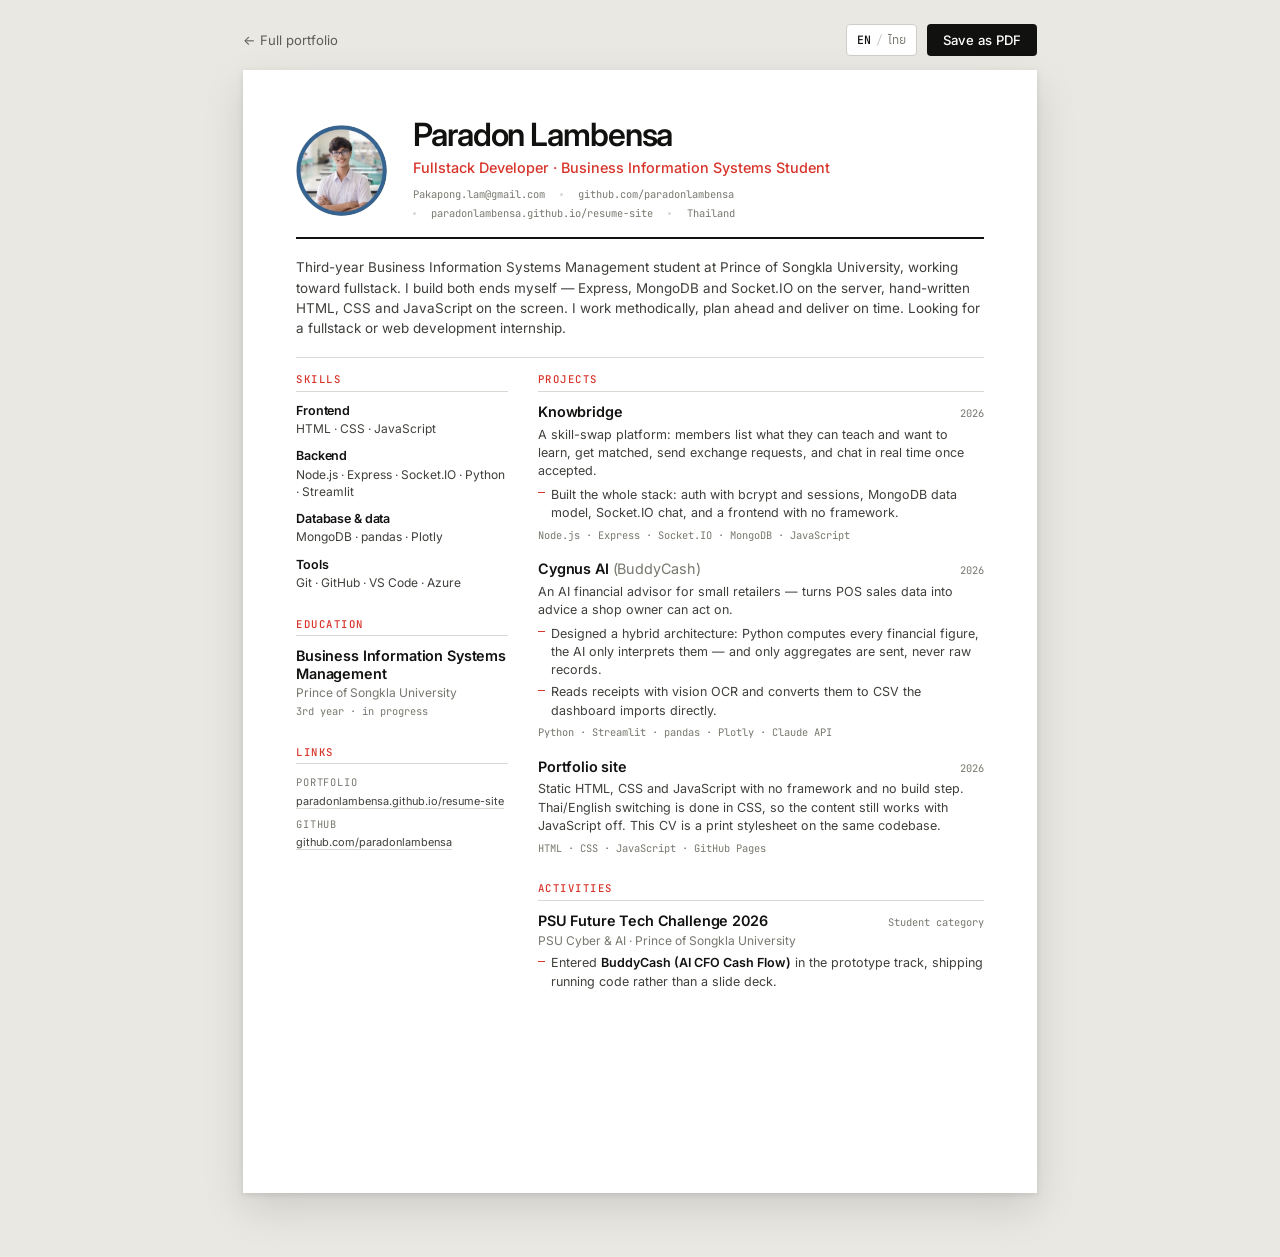
==== cv.html @ b790e402 "feat: one-page A4 CV at cv.html The portfolio's print stylesheet produced a readable document but ra" ====
<!DOCTYPE html>
<!--
  ============================================================
  CV หน้าเดียว — ออกแบบให้พอดีกระดาษ A4 หนึ่งหน้าพอดี
  กด Ctrl/Cmd + P แล้วเลือก "Save as PDF" ได้ไฟล์ส่งสมัครงานเลย

  สิ่งที่เห็นบนจอ = สิ่งที่พิมพ์ออกมา (กล่อง .page กว้าง 210mm สูง 297mm)
  ถ้าเพิ่มเนื้อหาจนล้น จะมีเส้นแดงเตือนขึ้นที่ขอบล่างของหน้า

  สองภาษาใช้กลไกเดียวกับหน้าหลัก และจำค่าร่วมกัน (localStorage 'lang')
  จุดที่ยังต้องเติมมีคอมเมนต์ [แก้] กำกับไว้
  ============================================================
-->
<html lang="th"
      data-title-en="Paradon Lambensa — CV"
      data-title-th="Paradon Lambensa — เรซูเม่">
<head>
<meta charset="UTF-8" />
<meta name="viewport" content="width=device-width, initial-scale=1.0" />
<title>Paradon Lambensa — CV</title>
<meta name="robots" content="noindex" />
<link rel="icon" href="assets/img/favicon.svg" type="image/svg+xml" />

<script>
  try {
    var saved = localStorage.getItem('lang');
    document.documentElement.lang = saved ||
      (String(navigator.language || '').toLowerCase().indexOf('en') === 0 ? 'en' : 'th');
  } catch (e) { /* ใช้ค่าตั้งต้น th */ }
</script>

<link rel="preconnect" href="https://fonts.googleapis.com" />
<link rel="preconnect" href="https://fonts.gstatic.com" crossorigin />
<link href="https://fonts.googleapis.com/css2?family=IBM+Plex+Sans+Thai:wght@400;500;600&family=Inter:wght@400;500;600;700&family=JetBrains+Mono:wght@400;500&display=swap" rel="stylesheet" />
<link rel="stylesheet" href="assets/css/cv.css" />
</head>

<body>

<!-- แถบควบคุม — ไม่ถูกพิมพ์ออกมา -->
<div class="toolbar">
  <a class="toolbar__back" href="index.html">← <span lang="en">Full portfolio</span><span lang="th">กลับหน้าเว็บเต็ม</span></a>
  <button class="langbtn" id="langToggle" type="button" aria-label="Switch language / เปลี่ยนภาษา">
    <span class="langbtn__opt" data-l="en">EN</span>
    <span class="langbtn__sep" aria-hidden="true">/</span>
    <span class="langbtn__opt" data-l="th">ไทย</span>
  </button>
  <button class="toolbar__print" id="printBtn" type="button"><span lang="en">Save as PDF</span><span lang="th">บันทึกเป็น PDF</span></button>
</div>

<main class="page" id="page">

  <!-- ============================ หัวกระดาษ ============================ -->
  <header class="head">
    <img class="head__photo" src="assets/img/portrait.png" alt="Paradon Lambensa" width="640" height="640" />
    <div class="head__text">
      <h1 class="head__name">Paradon Lambensa</h1>
      <p class="head__role"><span lang="en">Fullstack Developer · Business Information Systems Student</span><span lang="th">Fullstack Developer · นักศึกษาการจัดการระบบสารสนเทศทางธุรกิจ</span></p>
      <ul class="head__contact">
        <li><a href="mailto:Pakapong.lam@gmail.com">Pakapong.lam@gmail.com</a></li>
        <li><a href="https://github.com/paradonlambensa">github.com/paradonlambensa</a></li>
        <li><a href="https://paradonlambensa.github.io/resume-site/">paradonlambensa.github.io/resume-site</a></li>
        <li><span lang="en">Thailand</span><span lang="th">ประเทศไทย</span></li>
      </ul>
    </div>
  </header>

  <!-- ============================ แนะนำตัว ============================ -->
  <p class="summary">
    <span lang="en">Third-year Business Information Systems Management student at Prince of Songkla University, working toward fullstack. I build both ends myself — Express, MongoDB and Socket.IO on the server, hand-written HTML, CSS and JavaScript on the screen. I work methodically, plan ahead and deliver on time. Looking for a fullstack or web development internship.</span><span lang="th">นักศึกษาชั้นปีที่ 3 สาขาการจัดการระบบสารสนเทศทางธุรกิจ มหาวิทยาลัยสงขลานครินทร์ ตั้งเป้าเป็น Fullstack Developer ลงมือทำเองทั้งสองฝั่ง — หลังบ้านใช้ Express, MongoDB และ Socket.IO ส่วนหน้าเว็บเขียนด้วย HTML, CSS และ JavaScript ล้วน ทำงานเป็นระบบ วางแผนล่วงหน้า และส่งงานตรงเวลา กำลังมองหาที่ฝึกงานสาย Fullstack หรือพัฒนาเว็บ</span>
  </p>

  <div class="cols">

    <!-- ======================== คอลัมน์ซ้าย ======================== -->
    <aside class="col col--side">

      <section class="block">
        <h2 class="block__title"><span lang="en">Skills</span><span lang="th">ทักษะ</span></h2>

        <div class="skill">
          <h3 class="skill__label"><span lang="en">Frontend</span><span lang="th">หน้าบ้าน</span></h3>
          <p class="skill__list">HTML · CSS · JavaScript</p>
        </div>
        <div class="skill">
          <h3 class="skill__label"><span lang="en">Backend</span><span lang="th">หลังบ้าน</span></h3>
          <p class="skill__list">Node.js · Express · Socket.IO · Python · Streamlit</p>
        </div>
        <div class="skill">
          <h3 class="skill__label"><span lang="en">Database &amp; data</span><span lang="th">ฐานข้อมูลและข้อมูล</span></h3>
          <p class="skill__list">MongoDB · pandas · Plotly</p>
        </div>
        <div class="skill">
          <h3 class="skill__label"><span lang="en">Tools</span><span lang="th">เครื่องมือ</span></h3>
          <p class="skill__list">Git · GitHub · VS Code · Azure</p>
        </div>
      </section>

      <section class="block">
        <h2 class="block__title"><span lang="en">Education</span><span lang="th">การศึกษา</span></h2>
        <div class="entry">
          <h3 class="entry__title"><span lang="en">Business Information Systems Management</span><span lang="th">การจัดการระบบสารสนเทศทางธุรกิจ</span></h3>
          <p class="entry__org"><span lang="en">Prince of Songkla University</span><span lang="th">มหาวิทยาลัยสงขลานครินทร์</span></p>
          <!-- [แก้] อยากใส่ปีที่เข้า–ปีที่คาดว่าจบ หรือ GPA ก็แก้บรรทัดล่างนี้ เช่น "2024 — 2028 · GPA 3.5x" -->
          <p class="entry__meta"><span lang="en">3rd year · in progress</span><span lang="th">ชั้นปีที่ 3 · กำลังศึกษา</span></p>
        </div>
      </section>

      <section class="block">
        <h2 class="block__title"><span lang="en">Links</span><span lang="th">ลิงก์</span></h2>
        <ul class="links">
          <li><span class="links__k">Portfolio</span><a href="https://paradonlambensa.github.io/resume-site/">paradonlambensa.github.io/resume-site</a></li>
          <li><span class="links__k">GitHub</span><a href="https://github.com/paradonlambensa">github.com/paradonlambensa</a></li>
          <!-- [แก้] มี LinkedIn แล้วก๊อป <li> ข้างบนมาเติมได้เลย -->
        </ul>
      </section>

    </aside>

    <!-- ======================== คอลัมน์ขวา ======================== -->
    <div class="col col--main">

      <section class="block">
        <h2 class="block__title"><span lang="en">Projects</span><span lang="th">ผลงาน</span></h2>

        <!-- [แก้] ก๊อปบล็อก .entry ทั้งก้อนเพื่อเพิ่มผลงาน แต่ระวังพื้นที่จะล้นหน้า -->
        <div class="entry">
          <div class="entry__head">
            <h3 class="entry__title">Knowbridge</h3>
            <span class="entry__year">2026</span>
          </div>
          <p class="entry__desc"><span lang="en">A skill-swap platform: members list what they can teach and want to learn, get matched, send exchange requests, and chat in real time once accepted.</span><span lang="th">แพลตฟอร์มแลกเปลี่ยนทักษะ สมาชิกระบุสิ่งที่สอนได้และอยากเรียน ระบบจับคู่ให้ ส่งคำขอแลกเปลี่ยน และคุยกันแบบเรียลไทม์เมื่อตอบรับ</span></p>
          <ul class="entry__points">
            <li><span lang="en">Built the whole stack: auth with bcrypt and sessions, MongoDB data model, Socket.IO chat, and a frontend with no framework.</span><span lang="th">ทำเองทั้งระบบ — สมาชิกด้วย bcrypt และ session, โครงข้อมูลบน MongoDB, แชทด้วย Socket.IO และหน้าเว็บที่ไม่ใช้เฟรมเวิร์ก</span></li>
          </ul>
          <p class="entry__tech">Node.js · Express · Socket.IO · MongoDB · JavaScript</p>
        </div>

        <div class="entry">
          <div class="entry__head">
            <h3 class="entry__title">Cygnus AI <span class="entry__alt">(BuddyCash)</span></h3>
            <span class="entry__year">2026</span>
          </div>
          <p class="entry__desc"><span lang="en">An AI financial advisor for small retailers — turns POS sales data into advice a shop owner can act on.</span><span lang="th">ที่ปรึกษาการเงินด้วย AI สำหรับร้านค้ารายย่อย เปลี่ยนข้อมูลการขายจาก POS ให้เป็นคำแนะนำที่เจ้าของร้านใช้ได้จริง</span></p>
          <ul class="entry__points">
            <li><span lang="en">Designed a hybrid architecture: Python computes every financial figure, the AI only interprets them — and only aggregates are sent, never raw records.</span><span lang="th">ออกแบบสถาปัตยกรรมแบบ Hybrid ให้ Python คำนวณตัวเลขการเงินทั้งหมด AI ทำหน้าที่ตีความอย่างเดียว และส่งเฉพาะตัวเลขสรุป ไม่ส่งข้อมูลดิบ</span></li>
            <li><span lang="en">Reads receipts with vision OCR and converts them to CSV the dashboard imports directly.</span><span lang="th">อ่านสลิปด้วย vision OCR แล้วแปลงเป็น CSV นำเข้าแดชบอร์ดได้ทันที</span></li>
          </ul>
          <p class="entry__tech">Python · Streamlit · pandas · Plotly · Claude API</p>
        </div>

        <div class="entry">
          <div class="entry__head">
            <h3 class="entry__title"><span lang="en">Portfolio site</span><span lang="th">เว็บ Portfolio</span></h3>
            <span class="entry__year">2026</span>
          </div>
          <p class="entry__desc"><span lang="en">Static HTML, CSS and JavaScript with no framework and no build step. Thai/English switching is done in CSS, so the content still works with JavaScript off. This CV is a print stylesheet on the same codebase.</span><span lang="th">เขียนด้วย HTML, CSS และ JavaScript ล้วน ไม่มีเฟรมเวิร์ก ไม่ต้อง build สลับไทย/อังกฤษด้วย CSS เพราะงั้นปิด JavaScript แล้วยังอ่านได้ครบ และ CV ฉบับนี้ก็มาจากโค้ดชุดเดียวกัน</span></p>
          <p class="entry__tech">HTML · CSS · JavaScript · GitHub Pages</p>
        </div>
      </section>

      <section class="block">
        <h2 class="block__title"><span lang="en">Activities</span><span lang="th">กิจกรรม</span></h2>
        <div class="entry">
          <div class="entry__head">
            <h3 class="entry__title">PSU Future Tech Challenge 2026</h3>
            <span class="entry__year"><span lang="en">Student category</span><span lang="th">ประเภทนักศึกษา</span></span>
          </div>
          <p class="entry__org">PSU Cyber &amp; AI · <span lang="en">Prince of Songkla University</span><span lang="th">มหาวิทยาลัยสงขลานครินทร์</span></p>
          <ul class="entry__points">
            <li><span lang="en">Entered <strong>BuddyCash (AI CFO Cash Flow)</strong> in the prototype track, shipping running code rather than a slide deck.</span><span lang="th">ส่งผลงาน <strong>BuddyCash (AI CFO Cash Flow)</strong> เข้าแข่งในสาย Prototype โดยทำออกมาเป็นของที่รันได้จริง ไม่ใช่แค่สไลด์</span></li>
            <!-- [แก้] เพิ่มผลการแข่งขันตรงนี้ เช่น "ได้รางวัลรองชนะเลิศอันดับ 1" หรือ "เข้ารอบ 10 ทีมสุดท้าย"
                 ก๊อปรูปแบบ <li> ข้างบนมาใช้ได้เลย — เป็นข้อมูลที่ควรอยู่บน CV มากที่สุด -->
          </ul>
        </div>
      </section>

    </div>
  </div>

  <!-- เส้นเตือนตอนเนื้อหาล้นหน้า (ไม่ถูกพิมพ์) -->
  <div class="overflow-warn" id="overflowWarn" hidden>
    <span lang="en">Content overflows one A4 page — trim something above.</span><span lang="th">เนื้อหาล้นเกิน A4 หนึ่งหน้า — ต้องตัดอะไรออกบ้าง</span>
  </div>
</main>

<script>
  (function () {
    'use strict';
    var root = document.documentElement;

    function applyLang(lang) {
      root.lang = lang;
      var t = root.dataset[lang === 'th' ? 'titleTh' : 'titleEn'];
      if (t) document.title = t;
    }
    applyLang(root.lang === 'th' ? 'th' : 'en');

    var langToggle = document.getElementById('langToggle');
    if (langToggle) {
      langToggle.addEventListener('click', function () {
        var next = root.lang === 'th' ? 'en' : 'th';
        applyLang(next);
        try { localStorage.setItem('lang', next); } catch (e) {}
        checkOverflow();   // ความยาวข้อความต่างกันตามภาษา ต้องวัดใหม่
      });
    }

    var printBtn = document.getElementById('printBtn');
    if (printBtn) printBtn.addEventListener('click', function () { window.print(); });

    // เตือนตอนแก้เนื้อหาแล้วยาวเกินหนึ่งหน้า จะได้ไม่เผลอพิมพ์ออกมาเป็นสองหน้า
    var page = document.getElementById('page');
    var warn = document.getElementById('overflowWarn');
    function checkOverflow() {
      if (!page || !warn) return;
      warn.hidden = page.scrollHeight <= page.clientHeight + 1;
    }
    window.addEventListener('resize', checkOverflow);
    if (document.fonts && document.fonts.ready) document.fonts.ready.then(checkOverflow);
    checkOverflow();
  })();
</script>
</body>
</html>
---- assets/css/cv.css ----
/* ==========================================================================
   CV หน้าเดียว — สไตล์แยกจากหน้าเว็บหลักโดยตั้งใจ

   ไฟล์นี้ไม่ได้ import style.css เพราะเอกสารสำหรับพิมพ์ต้องคุมขนาดได้เป๊ะ
   ถ้าดึง print rule ของหน้าเว็บหลักเข้ามาจะตีกันจนหาสาเหตุยาก
   แลกกับการที่โทเคนสีถูกเขียนซ้ำอยู่สองที่ — เปลี่ยนสีต้องแก้ทั้งที่นี่และ style.css

   หน่วยเป็น mm/pt ทั้งไฟล์ เพราะเป้าหมายคือกระดาษ ไม่ใช่จอ
   ========================================================================== */

:root {
  --ink:    #111110;
  --ink-2:  #3f3f3b;
  --ink-3:  #77776f;
  --line:   #d9d8d2;
  --accent: #d7352b;
  --paper:  #ffffff;

  --font-sans: "Inter", "IBM Plex Sans Thai", -apple-system, BlinkMacSystemFont, "Segoe UI", sans-serif;
  --font-mono: "JetBrains Mono", "IBM Plex Sans Thai", ui-monospace, Consolas, monospace;
}

*, *::before, *::after { box-sizing: border-box; }

body {
  margin: 0;
  padding: 24px 16px 64px;
  background: #e9e8e3;          /* พื้นเทารอบ ๆ ให้เห็นขอบกระดาษชัดตอนดูบนจอ */
  font-family: var(--font-sans);
  color: var(--ink);
  -webkit-font-smoothing: antialiased;
}

h1, h2, h3 { margin: 0; font-weight: 600; line-height: 1.2; letter-spacing: -0.01em; }
p  { margin: 0; }
ul { margin: 0; padding: 0; list-style: none; }
a  { color: inherit; text-decoration: none; }
img { display: block; max-width: 100%; }

/* แสดงเฉพาะภาษาที่เลือก — กลไกเดียวกับหน้าเว็บหลัก */
:root[lang="en"] [lang="th"],
:root[lang="th"] [lang="en"] { display: none; }

/* ------------------------------ แถบควบคุม ------------------------------ */
.toolbar {
  display: flex;
  align-items: center;
  gap: 10px;
  width: 210mm;
  max-width: 100%;
  margin: 0 auto 14px;
}
.toolbar__back { margin-right: auto; font-size: 0.82rem; color: #5d5c56; }
.toolbar__back:hover { color: var(--accent); }

.langbtn {
  display: inline-flex;
  align-items: center;
  gap: 5px;
  height: 32px;
  padding: 0 10px;
  background: #fff;
  border: 1px solid #cfcec8;
  border-radius: 4px;
  font-family: var(--font-mono);
  font-size: 0.72rem;
  line-height: 1;
  color: var(--ink-3);
  cursor: pointer;
}
.langbtn__sep { opacity: 0.4; }
:root[lang="en"] .langbtn__opt[data-l="en"],
:root[lang="th"] .langbtn__opt[data-l="th"] { color: var(--ink); font-weight: 500; }

.toolbar__print {
  height: 32px;
  padding: 0 16px;
  background: var(--ink);
  color: #fff;
  border: 0;
  border-radius: 4px;
  font: inherit;
  font-size: 0.82rem;
  font-weight: 500;
  cursor: pointer;
}
.toolbar__print:hover { background: var(--accent); }

/* -------------------------------- กระดาษ --------------------------------
   สิ่งที่เห็นบนจอ = สิ่งที่พิมพ์ออกมา ขนาดตรึงไว้ที่ A4 พอดี
   ------------------------------------------------------------------------ */
.page {
  position: relative;
  width: 210mm;
  height: 297mm;
  padding: 13mm 14mm;
  margin: 0 auto;
  background: var(--paper);
  box-shadow: 0 2px 6px rgba(0, 0, 0, 0.1), 0 16px 40px rgba(0, 0, 0, 0.12);
  overflow: hidden;            /* ล้นแล้วต้องตัด ไม่ใช่ดันไปหน้าสอง */
  font-size: 9.9pt;
  line-height: 1.46;
}

/* ------------------------------ หัวกระดาษ ------------------------------ */
.head {
  display: flex;
  align-items: center;
  gap: 7mm;
  padding-bottom: 4mm;
  border-bottom: 1.5pt solid var(--ink);
}
.head__photo {
  width: 24mm;
  height: 24mm;
  flex-shrink: 0;
  object-fit: cover;
  border-radius: 50%;
}
.head__name {
  font-size: 24pt;
  letter-spacing: -0.035em;
  line-height: 1;
}
.head__role {
  margin-top: 1.5mm;
  font-size: 10.8pt;
  font-weight: 500;
  color: var(--accent);
}
.head__contact {
  display: flex;
  flex-wrap: wrap;
  gap: 1mm 4mm;
  margin-top: 2.5mm;
  font-family: var(--font-mono);
  font-size: 7.8pt;
  color: var(--ink-3);
}
.head__contact li { display: flex; align-items: center; }
.head__contact li + li::before {
  content: "";
  width: 3px; height: 3px;
  margin-right: 4mm;
  border-radius: 50%;
  background: var(--line);
}

/* ------------------------------ แนะนำตัว ------------------------------- */
.summary {
  margin: 5mm 0;
  font-size: 10.1pt;
  line-height: 1.5;
  color: var(--ink-2);
}

/* ------------------------------ สองคอลัมน์ ----------------------------- */
.cols {
  display: grid;
  grid-template-columns: 56mm 1fr;
  gap: 8mm;
  padding-top: 4mm;
  border-top: 0.75pt solid var(--line);
}

.block + .block { margin-top: 7mm; }

.block__title {
  margin-bottom: 3mm;
  padding-bottom: 1.2mm;
  border-bottom: 0.75pt solid var(--line);
  font-family: var(--font-mono);
  font-size: 8pt;
  font-weight: 500;
  letter-spacing: 0.14em;
  text-transform: uppercase;
  color: var(--accent);
}

/* --------------------------- คอลัมน์ซ้าย: ทักษะ -------------------------- */
.skill + .skill { margin-top: 2.8mm; }
.skill__label {
  font-size: 9.4pt;
  font-weight: 600;
}
.skill__list {
  margin-top: 0.6mm;
  font-size: 9pt;
  color: var(--ink-2);
}

/* ------------------------------- ลิงก์ -------------------------------- */
.links li + li { margin-top: 1.8mm; }
.links__k {
  display: block;
  font-family: var(--font-mono);
  font-size: 7.8pt;
  letter-spacing: 0.08em;
  text-transform: uppercase;
  color: var(--ink-3);
}
.links a {
  font-size: 8.2pt;
  color: var(--ink-2);
  overflow-wrap: anywhere;
  border-bottom: 0.5pt solid var(--line);
}

/* ------------------------- รายการผลงาน/การศึกษา ------------------------- */
.entry + .entry { margin-top: 4.6mm; }

.entry__head {
  display: flex;
  align-items: baseline;
  justify-content: space-between;
  gap: 4mm;
}
.entry__title { font-size: 10.8pt; }
.entry__alt { font-weight: 400; color: var(--ink-3); }
.entry__year {
  flex-shrink: 0;
  font-family: var(--font-mono);
  font-size: 7.8pt;
  color: var(--ink-3);
}
.entry__org {
  margin-top: 0.4mm;
  font-size: 9pt;
  color: var(--ink-3);
}
.entry__meta {
  margin-top: 0.8mm;
  font-family: var(--font-mono);
  font-size: 7.8pt;
  color: var(--ink-3);
}
.entry__desc {
  margin-top: 1.2mm;
  font-size: 9.4pt;
  color: var(--ink-2);
}

.entry__points { margin-top: 1.4mm; }
.entry__points li {
  position: relative;
  padding-left: 3.4mm;
  font-size: 9.4pt;
  color: var(--ink-2);
}
.entry__points li + li { margin-top: 1mm; }
.entry__points li::before {
  content: "";
  position: absolute;
  left: 0;
  top: 1.7mm;
  width: 2mm;
  height: 0.75pt;
  background: var(--accent);
}
.entry__points strong { font-weight: 600; color: var(--ink); }

.entry__tech {
  margin-top: 1.4mm;
  font-family: var(--font-mono);
  font-size: 7.8pt;
  color: var(--ink-3);
}

/* --------------------------- เตือนเนื้อหาล้น --------------------------- */
.overflow-warn {
  position: absolute;
  left: 0; right: 0; bottom: 0;
  padding: 2mm 14mm;
  background: var(--accent);
  color: #fff;
  font-family: var(--font-mono);
  font-size: 7.8pt;
  text-align: center;
}
.overflow-warn[hidden] { display: none; }

/* --------------------------------- พิมพ์ --------------------------------
   กระดาษเต็มหน้า ไม่มีขอบซ้อน ไม่มีเงา ไม่มีแถบควบคุม
   ------------------------------------------------------------------------ */
@page { size: A4; margin: 0; }

@media print {
  body { margin: 0; padding: 0; background: #fff; }
  .toolbar, .overflow-warn { display: none !important; }
  .page {
    width: 210mm;
    height: 297mm;
    margin: 0;
    box-shadow: none;
  }
  a { color: inherit; }
}

/* ------------------------- จอเล็กกว่ากระดาษ -------------------------
   ย่อทั้งแผ่นลงมาให้เห็นทั้งหน้าบนมือถือ แทนที่จะให้เลื่อนซ้ายขวา
   ตัวเลขที่พิมพ์ออกมาไม่เปลี่ยน เพราะ transform มีผลแค่ตอนแสดงผล
   ------------------------------------------------------------------ */
@media screen and (max-width: 820px) {
  body { padding: 16px 8px 48px; }
  .toolbar { width: auto; }
  .page {
    transform: scale(calc((100vw - 16px) / 210mm));
    transform-origin: top center;
    margin-bottom: calc(-297mm + (297mm * (100vw - 16px) / 210mm));
  }
}
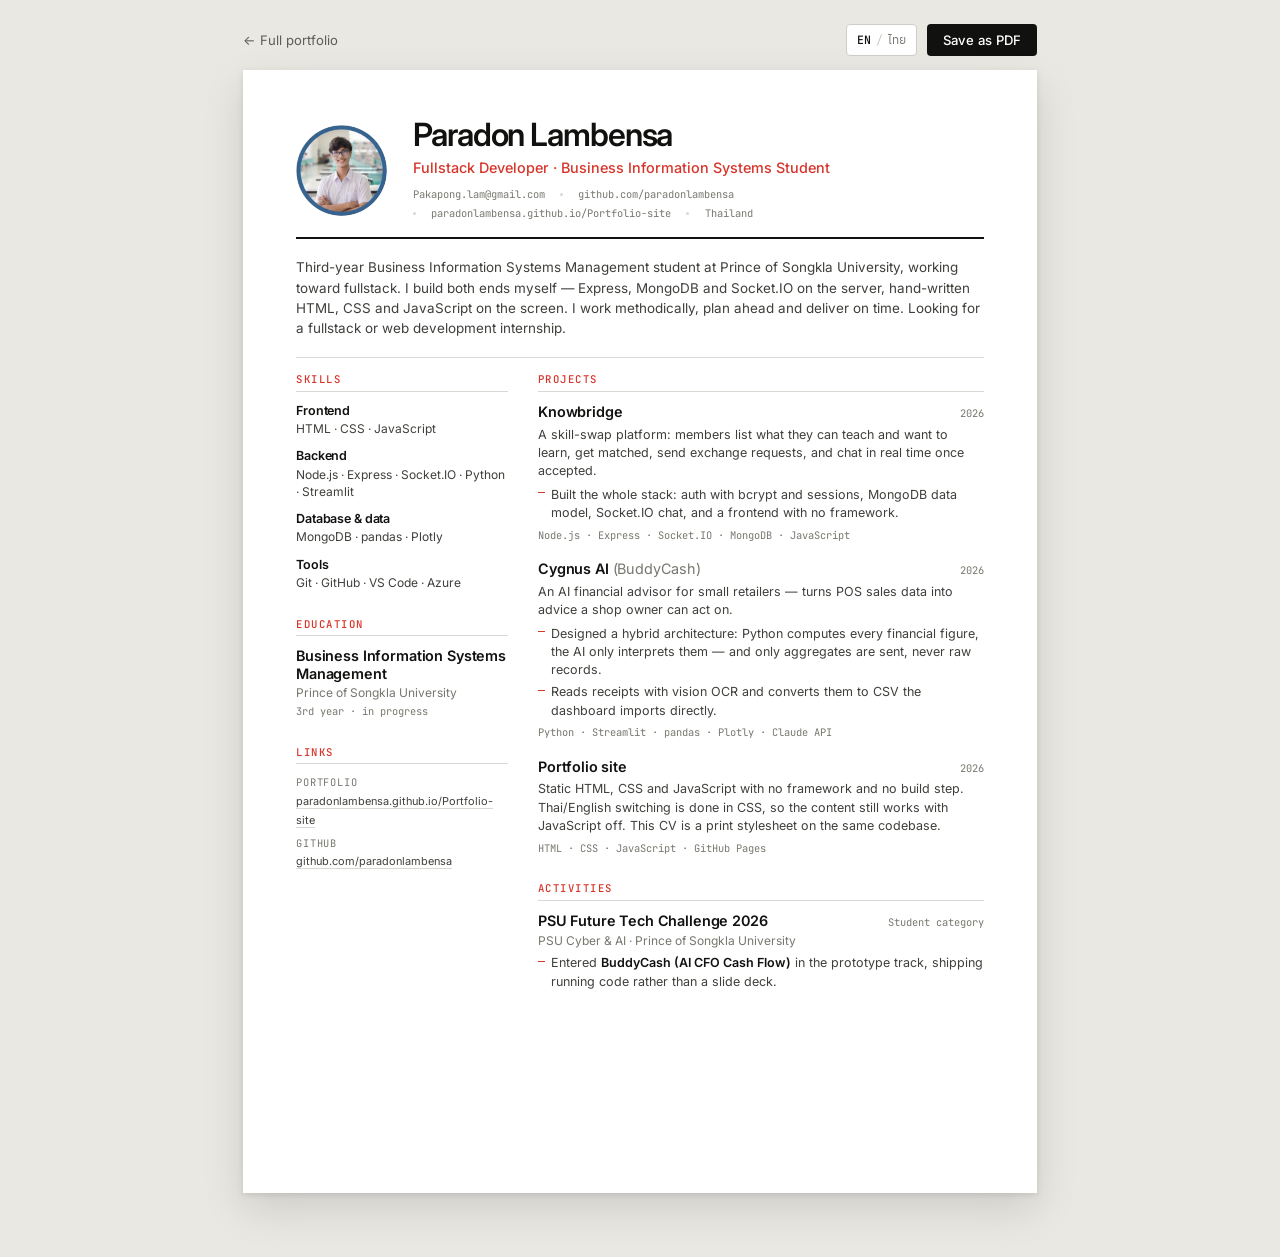
==== commit 24e545a9: "fix: point every hardcoded URL at the renamed repo The repo is now Portfolio-site, which moves the P" ====
--- a/cv.html
+++ b/cv.html
@@ -59,7 +59,7 @@
       <ul class="head__contact">
         <li><a href="mailto:Pakapong.lam@gmail.com">Pakapong.lam@gmail.com</a></li>
         <li><a href="https://github.com/paradonlambensa">github.com/paradonlambensa</a></li>
-        <li><a href="https://paradonlambensa.github.io/resume-site/">paradonlambensa.github.io/resume-site</a></li>
+        <li><a href="https://paradonlambensa.github.io/Portfolio-site/">paradonlambensa.github.io/Portfolio-site</a></li>
         <li><span lang="en">Thailand</span><span lang="th">ประเทศไทย</span></li>
       </ul>
     </div>
@@ -109,7 +109,7 @@
       <section class="block">
         <h2 class="block__title"><span lang="en">Links</span><span lang="th">ลิงก์</span></h2>
         <ul class="links">
-          <li><span class="links__k">Portfolio</span><a href="https://paradonlambensa.github.io/resume-site/">paradonlambensa.github.io/resume-site</a></li>
+          <li><span class="links__k">Portfolio</span><a href="https://paradonlambensa.github.io/Portfolio-site/">paradonlambensa.github.io/Portfolio-site</a></li>
           <li><span class="links__k">GitHub</span><a href="https://github.com/paradonlambensa">github.com/paradonlambensa</a></li>
           <!-- [แก้] มี LinkedIn แล้วก๊อป <li> ข้างบนมาเติมได้เลย -->
         </ul>
